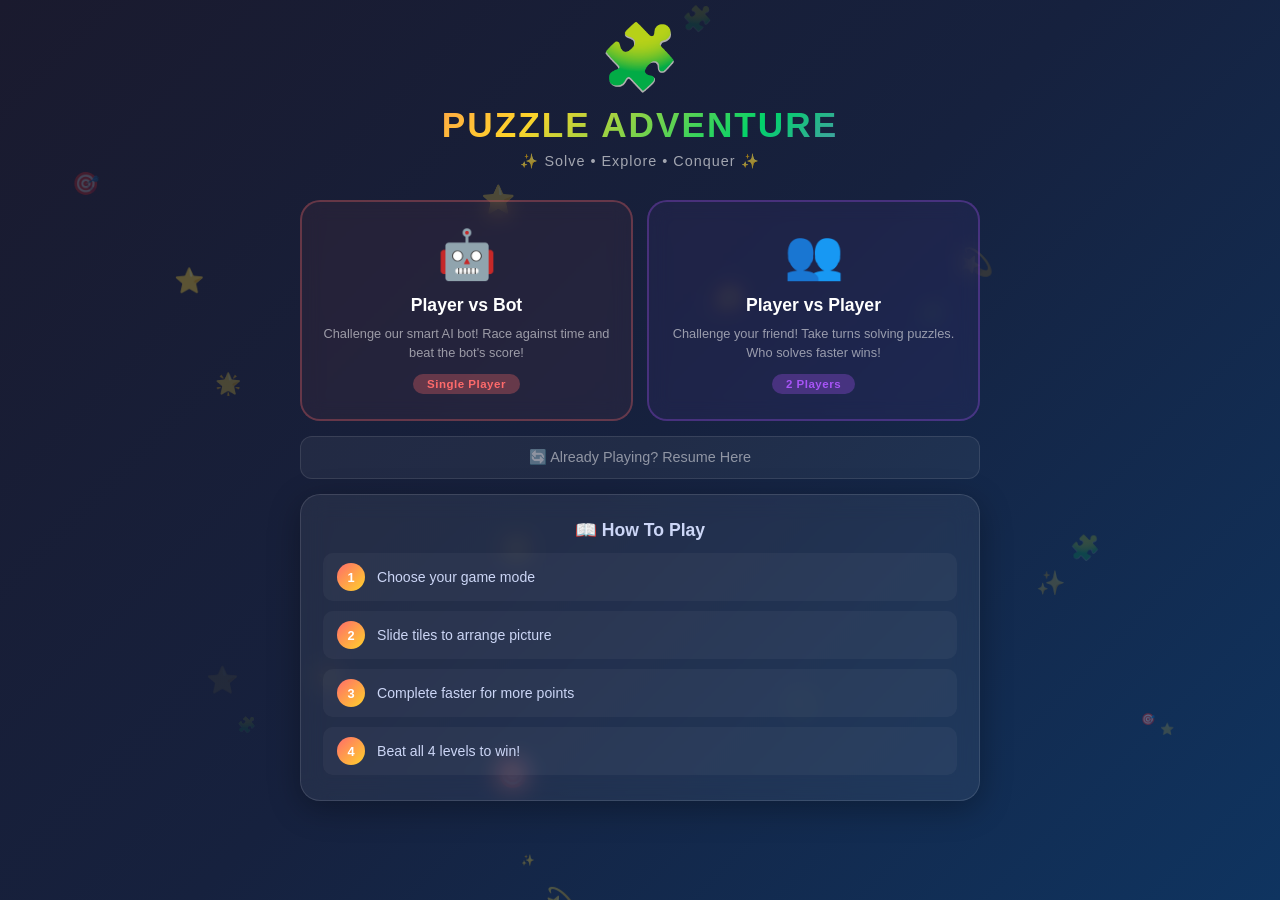
==== end.html @ 0332ecde "Add files via upload" ====
<!DOCTYPE html>
<html lang="en">
<head>
    <meta charset="UTF-8">
    <meta name="viewport" content="width=device-width, initial-scale=1.0">
    <title>Game Over - Puzzle Adventure</title>
    <link rel="stylesheet" href="style.css">
</head>
<body>
<div class="particles" id="particles"></div>
<div id="confettiContainer"></div>

<div class="container">

    <!-- WINNER BANNER -->
    <div class="winner-banner" id="winnerBanner">
        <div class="winner-trophy" id="winnerTrophy">🏆</div>
        <h1 id="winnerTitle">Adventure Complete!</h1>
        <p id="winnerSubtitle" class="subtitle"></p>
    </div>

    <!-- FINAL SCORES -->
    <div class="card final-score-card">
        <h2>📊 Final Scores</h2>

        <div class="final-players">
            <div class="final-player" id="finalP1">
                <div class="final-avatar" id="p1Avatar">👤</div>
                <div class="final-name" id="finalP1Name">
                    Player 1
                </div>
                <div class="final-score-big" id="finalP1Score">
                    0
                </div>
                <div class="final-label">Total Points</div>
                <div class="winner-crown" 
                     id="p1Crown" 
                     style="display:none;">
                    👑 WINNER!
                </div>
            </div>

            <div class="vs-divider">VS</div>

            <div class="final-player" id="finalP2">
                <div class="final-avatar" id="p2Avatar">🤖</div>
                <div class="final-name" id="finalP2Name">
                    Player 2
                </div>
                <div class="final-score-big" id="finalP2Score">
                    0
                </div>
                <div class="final-label">Total Points</div>
                <div class="winner-crown" 
                     id="p2Crown" 
                     style="display:none;">
                    👑 WINNER!
                </div>
            </div>
        </div>
    </div>

    <!-- LEVEL BREAKDOWN -->
    <div class="card">
        <h2>🗺️ Level Breakdown</h2>
        <div id="levelBreakdown">
        </div>
    </div>

    <!-- RATING -->
    <div class="card" id="ratingCard">
        <h2>⭐ Rate The Game!</h2>
        <p class="subtitle">How was your adventure?</p>

        <label>Your Rating:</label>
        <div class="star-rating" id="starRating">
            <span class="star" data-val="1">★</span>
            <span class="star" data-val="2">★</span>
            <span class="star" data-val="3">★</span>
            <span class="star" data-val="4">★</span>
            <span class="star" data-val="5">★</span>
        </div>
        <p id="starLabel" class="star-label">
            Click to rate!
        </p>

        <label for="feedbackText">💬 Comments:</label>
        <textarea id="feedbackText"
            placeholder="How was the puzzle adventure?"
            rows="3">
        </textarea>

        <button class="main-btn" onclick="submitResults()">
            📨 Save Results & Finish!
        </button>
        <p id="submitError" class="error"></p>
    </div>

</div>

<script>
// ============================================================
//   SHEET URL
// ============================================================
const SHEET_URL = "PASTE-YOUR-GOOGLE-SHEET-URL-HERE";

let starRating = 0;
let gameData   = null;

// ============================================================
//   INIT
// ============================================================
document.addEventListener('DOMContentLoaded', () => {
    gameData = JSON.parse(sessionStorage.getItem('gameData'));
    if (!gameData) {
        window.location.href = 'index.html';
        return;
    }

    createParticles();
    showFinalResults();
    setupStars();

    if (gameData.p1Score !== gameData.p2Score) {
        setTimeout(() => launchConfetti(), 500);
    }
});

// ============================================================
//   SHOW FINAL RESULTS
// ============================================================
function showFinalResults() {
    const d = gameData;

    document.getElementById('finalP1Name').textContent  = d.p1Name;
    document.getElementById('finalP2Name').textContent  = d.p2Name;
    document.getElementById('finalP1Score').textContent = d.p1Score;
    document.getElementById('finalP2Score').textContent = d.p2Score;

    // Bot avatar
    if (d.mode === 'pvb') {
        document.getElementById('p2Avatar').textContent = '🤖';
    }

    // Winner
    const title    = document.getElementById('winnerTitle');
    const subtitle = document.getElementById('winnerSubtitle');
    const trophy   = document.getElementById('winnerTrophy');

    if (d.p1Score > d.p2Score) {
        document.getElementById('p1Crown').style.display = 'block';
        document.getElementById('finalP1').classList.add('winner-player');
        title.textContent    = d.p1Name + ' Wins! 🎉';
        subtitle.textContent = 'Congratulations Champion!';
        trophy.textContent   = '🏆';
    } else if (d.p2Score > d.p1Score) {
        document.getElementById('p2Crown').style.display = 'block';
        document.getElementById('finalP2').classList.add('winner-player');
        title.textContent    = d.p2Name + ' Wins! 🎉';
        subtitle.textContent = d.mode === 'pvb'
            ? 'The Bot was too smart! Try again!'
            : 'Congratulations Champion!';
        trophy.textContent   = d.mode === 'pvb' ? '🤖' : '🏆';
    } else {
        title.textContent    = 'Perfect Draw! 🤝';
        subtitle.textContent = 'Both players are equally amazing!';
        trophy.textContent   = '🤝';
    }

    // Level breakdown
    buildLevelBreakdown(d);
}

// ============================================================
//   LEVEL BREAKDOWN
// ============================================================
function buildLevelBreakdown(d) {
    const container = document.getElementById('levelBreakdown');
    const maxLevel  = Math.max(
        d.p1Levels.length,
        d.p2Levels.length
    );

    if (maxLevel === 0) {
        container.innerHTML =
            '<p class="subtitle">No levels completed yet!</p>';
        return;
    }

    let html = '';
    for (let i = 0; i < maxLevel; i++) {
        const lvlNum  = (d.currentLevel - maxLevel + i + 1);
        const p1lvl   = d.p1Levels[i];
        const p2lvl   = d.p2Levels[i];
        const lvlData = {1:'🏛️',2:'🌲',3:'❄️',4:'🏰'};

        html += `
        <div class="level-breakdown-row">
            <div class="breakdown-level">
                ${lvlData[i+1] || '🧩'} Level ${i+1}
            </div>
            <div class="breakdown-players">
                <div class="breakdown-player p1-breakdown">
                    <span>${d.p1Name}</span>
                    ${p1lvl ? `
                        <span class="breakdown-stat">
                            ⏱️ ${formatTime(p1lvl.time)}
                        </span>
                        <span class="breakdown-stat">
                            🎮 ${p1lvl.moves} moves
                        </span>
                        <span class="breakdown-points">
                            +${p1lvl.points} pts
                        </span>
                    ` : '<span class="not-played">-</span>'}
                </div>
                <div class="breakdown-player p2-breakdown">
                    <span>${d.p2Name}</span>
                    ${p2lvl ? `
                        <span class="breakdown-stat">
                            ⏱️ ${formatTime(p2lvl.time)}
                        </span>
                        <span class="breakdown-stat">
                            🎮 ${p2lvl.moves} moves
                        </span>
                        <span class="breakdown-points">
                            +${p2lvl.points} pts
                        </span>
                    ` : '<span class="not-played">-</span>'}
                </div>
            </div>
        </div>`;
    }

    container.innerHTML = html;
}

function formatTime(s) {
    const m   = Math.floor(s / 60);
    const sec = s % 60;
    return (m < 10 ? '0' : '') + m + ':' +
           (sec < 10 ? '0' : '') + sec;
}

// ============================================================
//   STAR RATING
// ============================================================
function setupStars() {
    const stars = document.querySelectorAll('.star');
    stars.forEach(star => {
        star.addEventListener('click', () => {
            starRating = parseInt(star.getAttribute('data-val'));
            updateStars(starRating);
        });
        star.addEventListener('mouseover', () => {
            updateStars(
                parseInt(star.getAttribute('data-val')), true
            );
        });
    });
    document.getElementById('starRating')
        .addEventListener('mouseleave', () => {
            updateStars(starRating);
        });
}

function updateStars(r, h = false) {
    const labels = [
        "","😔 Poor","😐 Fair",
        "🙂 Good","😊 Great!","🤩 Amazing!"
    ];
    document.querySelectorAll('.star').forEach((s,i) => {
        i < r
            ? s.classList.add('active')
            : s.classList.remove('active');
    });
    if (r > 0) {
        document.getElementById('starLabel').textContent =
            labels[r];
    }
}

// ============================================================
//   SUBMIT TO GOOGLE SHEET
// ============================================================
function submitResults() {
    const feedback = document.getElementById('feedbackText')
                             .value.trim();
    const errEl    = document.getElementById('submitError');

    if (starRating === 0) {
        errEl.textContent = '⚠️ Please give a rating!';
        return;
    }

    errEl.textContent = '';

    const d = gameData;
    const winner =
        d.p1Score > d.p2Score ? d.p1Name :
        d.p2Score > d.p1Score ? d.p2Name : 'Draw';

    const payload = {
        type         : 'PUZZLE_GAME',
        mode         : d.mode === 'pvb'
                        ? 'Player vs Bot' : 'Player vs Player',
        player1Name  : d.p1Name,
        player2Name  : d.p2Name,
        player1Score : d.p1Score,
        player2Score : d.p2Score,
        winner       : winner,
        levelsPlayed : Math.max(
                         d.p1Levels.length,
                         d.p2Levels.length
                       ),
        difficulty   : d.difficulty || 'pvp',
        stars        : starRating,
        feedback     : feedback || 'No comment',
        date         : new Date().toLocaleString('en-IN')
    };

    const btn = document.querySelector('.main-btn');
    btn.textContent = '⏳ Saving...';
    btn.disabled    = true;

    fetch(SHEET_URL, {
        method : 'POST',
        mode   : 'no-cors',
        headers: { 'Content-Type': 'application/json' },
        body   : JSON.stringify(payload)
    })
    .then(() => showSuccess())
    .catch(() => showSuccess());

    // Clear saved game
    const saves = JSON.parse(
        localStorage.getItem('puzzleSaves') || '{}'
    );
    const key = d.mode === 'pvp'
        ? d.p1Name + '_' + d.p2Name
        : d.p1Name;
    delete saves[key.toLowerCase()];
    localStorage.setItem('puzzleSaves', JSON.stringify(saves));
}

// ============================================================
//   SHOW SUCCESS
// ============================================================
function showSuccess() {
    const d = gameData;
    document.getElementById('ratingCard').innerHTML = `
        <div style="text-align:center; padding:20px;">
            <div style="font-size:4rem; margin-bottom:15px;">
                🎉
            </div>
            <h2 style="color:#00d26a;">Results Saved!</h2>
            <p class="subtitle">Thanks for playing!</p>
            <div style="margin:20px 0; padding:15px;
                        background:rgba(255,255,255,0.05);
                        border-radius:12px;">
                <p style="color:#ffd32a; font-size:1.1rem;
                          font-weight:700; margin-bottom:10px;">
                    ${d.p1Name}: ${d.p1Score} pts
                </p>
                <p style="color:#a8b2d8; font-size:1.1rem;
                          font-weight:700;">
                    ${d.p2Name}: ${d.p2Score} pts
                </p>
            </div>
            <button class="main-btn"
                onclick="window.location.href='index.html'"
                style="margin-bottom:10px;">
                🔄 Play Again
            </button>
        </div>
    `;
    launchConfetti();
}

// ============================================================
//   PARTICLES + CONFETTI
// ============================================================
function createParticles() {
    const c = document.getElementById('particles');
    const emojis = ['🧩','⭐','✨','🏆','💫'];
    for (let i = 0; i < 20; i++) {
        const p = document.createElement('div');
        p.className = 'particle';
        p.textContent =
            emojis[Math.floor(Math.random()*emojis.length)];
        p.style.left = Math.random()*100+'vw';
        p.style.top  = Math.random()*100+'vh';
        p.style.fontSize = Math.random()*20+10+'px';
        p.style.animationDuration = Math.random()*15+8+'s';
        p.style.animationDelay    = Math.random()*5+'s';
        p.style.opacity = '0.1';
        c.appendChild(p);
    }
}

function launchConfetti() {
    const c = document.getElementById('confettiContainer');
    const colors = [
        '#FF6B6B','#FFD32A','#00D26A',
        '#A855F7','#00CEC9','#FD79A8'
    ];
    for (let i = 0; i < 100; i++) {
        const p = document.createElement('div');
        p.className = 'confetti-piece';
        p.style.left = Math.random()*100+'vw';
        p.style.background =
            colors[Math.floor(Math.random()*colors.length)];
        p.style.width  = Math.random()*12+6+'px';
        p.style.height = p.style.width;
        p.style.animationDelay    = Math.random()*0.5+'s';
        p.style.animationDuration = Math.random()*2+1.5+'s';
        p.style.borderRadius = Math.random()>0.5?'50%':'0';
        c.appendChild(p);
        setTimeout(() => p.remove(), 3000);
    }
}
</script>
</body>
</html>
---- style.css ----
/* ===========================
   BASE
=========================== */
* { margin:0; padding:0; box-sizing:border-box; }

body {
    font-family: 'Segoe UI', Tahoma, Geneva, Verdana, sans-serif;
    background: linear-gradient(135deg, #1a1a2e, #16213e, #0f3460);
    min-height: 100vh;
    display: flex;
    justify-content: center;
    padding: 20px 15px 60px;
    color: white;
    overflow-x: hidden;
    transition: background 1s ease;
}

/* ===========================
   PARTICLES
=========================== */
.particles {
    position: fixed;
    top:0; left:0;
    width:100%; height:100%;
    pointer-events: none;
    z-index: 0;
}

.particle {
    position: absolute;
    animation: floatUp linear infinite;
    user-select: none;
}

@keyframes floatUp {
    0%   { transform:translateY(0) rotate(0deg);    opacity:0.1; }
    50%  { opacity:0.2; }
    100% { transform:translateY(-100vh) rotate(360deg); opacity:0; }
}

/* ===========================
   CONTAINER
=========================== */
.container {
    max-width: 680px;
    width: 100%;
    position: relative;
    z-index: 1;
}

/* ===========================
   HEADER
=========================== */
.header {
    text-align: center;
    margin-bottom: 30px;
    animation: slideDown 0.8s ease;
}

.game-logo {
    font-size: 4rem;
    margin-bottom: 10px;
    animation: logoBounce 2s ease infinite alternate;
    display: block;
}

@keyframes logoBounce {
    from { transform: scale(1) rotate(-5deg); }
    to   { transform: scale(1.1) rotate(5deg); }
}

h1 {
    font-size: 2.2rem;
    background: linear-gradient(
        135deg, #FF6B6B, #FFD32A, #00D26A, #A855F7
    );
    -webkit-background-clip: text;
    -webkit-text-fill-color: transparent;
    background-clip: text;
    margin-bottom: 8px;
    letter-spacing: 2px;
}

h2 {
    font-size: 1.4rem;
    color: #FFD32A;
    margin-bottom: 12px;
    text-align: center;
}

h3 { font-size:1.1rem; color:#ccd6f6; margin-bottom:12px; }

.tagline {
    color: rgba(255,255,255,0.6);
    font-size: 0.9rem;
    letter-spacing: 1px;
}

@keyframes slideDown {
    from { opacity:0; transform:translateY(-30px); }
    to   { opacity:1; transform:translateY(0); }
}

/* ===========================
   CARDS
=========================== */
.card {
    background: rgba(255,255,255,0.06);
    border: 1px solid rgba(255,255,255,0.12);
    border-radius: 20px;
    padding: 25px 22px;
    margin-bottom: 18px;
    backdrop-filter: blur(12px);
    box-shadow: 0 8px 32px rgba(0,0,0,0.3);
    animation: fadeIn 0.5s ease;
}

@keyframes fadeIn {
    from { opacity:0; transform:translateY(12px); }
    to   { opacity:1; transform:translateY(0); }
}

.subtitle {
    color: #a8b2d8;
    text-align: center;
    font-size: 0.88rem;
    margin-bottom: 15px;
}

/* ===========================
   MODE CARDS
=========================== */
.mode-cards {
    display: flex;
    gap: 14px;
    margin-bottom: 15px;
}

.mode-card {
    flex: 1;
    background: rgba(255,255,255,0.06);
    border: 2px solid transparent;
    border-radius: 20px;
    padding: 25px 18px;
    text-align: center;
    cursor: pointer;
    transition: all 0.3s cubic-bezier(0.34,1.56,0.64,1);
    backdrop-filter: blur(10px);
}

.pvb-card {
    border-color: rgba(255,107,107,0.3);
    background: rgba(255,107,107,0.06);
}

.pvp-card {
    border-color: rgba(168,85,247,0.3);
    background: rgba(168,85,247,0.06);
}

.pvb-card:hover {
    border-color: #FF6B6B;
    background: rgba(255,107,107,0.15);
    transform: translateY(-8px) scale(1.02);
    box-shadow: 0 20px 40px rgba(255,107,107,0.3);
}

.pvp-card:hover {
    border-color: #A855F7;
    background: rgba(168,85,247,0.15);
    transform: translateY(-8px) scale(1.02);
    box-shadow: 0 20px 40px rgba(168,85,247,0.3);
}

.mode-icon {
    font-size: 3rem;
    margin-bottom: 12px;
    display: block;
    animation: modeIconBounce 2s ease infinite alternate;
}

@keyframes modeIconBounce {
    from { transform: translateY(0); }
    to   { transform: translateY(-5px); }
}

.mode-card h2 {
    font-size: 1.1rem;
    color: white;
    margin-bottom: 8px;
}

.mode-card p {
    font-size: 0.8rem;
    color: rgba(255,255,255,0.55);
    line-height: 1.5;
    margin-bottom: 12px;
}

.mode-badge {
    display: inline-block;
    padding: 4px 14px;
    border-radius: 20px;
    font-size: 0.72rem;
    font-weight: 700;
    letter-spacing: 0.5px;
}

.pvb-card .mode-badge {
    background: rgba(255,107,107,0.3);
    color: #FF6B6B;
}

.pvp-card .mode-badge {
    background: rgba(168,85,247,0.3);
    color: #A855F7;
}

/* ===========================
   RESUME + SHOW BUTTON
=========================== */
.resume-card {
    border-color: rgba(255,211,42,0.3);
    background: rgba(255,211,42,0.05);
}

.show-resume-btn {
    width: 100%;
    padding: 12px;
    background: rgba(255,255,255,0.05);
    color: rgba(255,255,255,0.5);
    border: 1px solid rgba(255,255,255,0.1);
    border-radius: 12px;
    font-size: 0.9rem;
    cursor: pointer;
    transition: all 0.25s;
    margin-bottom: 15px;
}

.show-resume-btn:hover {
    background: rgba(255,255,255,0.1);
    color: white;
}

.resume-btn {
    width: 100%;
    padding: 13px;
    margin-top: 12px;
    background: linear-gradient(135deg, #FFD32A, #F39C12);
    color: #1a1a2e;
    border: none;
    border-radius: 12px;
    font-size: 1rem;
    font-weight: 800;
    cursor: pointer;
    transition: transform 0.2s, box-shadow 0.2s;
}

.resume-btn:hover {
    transform: translateY(-2px);
    box-shadow: 0 8px 20px rgba(255,211,42,0.4);
}

/* ===========================
   HOW TO PLAY
=========================== */
.how-to-card { text-align:center; }

.how-steps {
    display: flex;
    flex-direction: column;
    gap: 10px;
    margin-top: 12px;
}

.how-step {
    display: flex;
    align-items: center;
    gap: 12px;
    text-align: left;
    background: rgba(255,255,255,0.04);
    padding: 10px 14px;
    border-radius: 10px;
    font-size: 0.88rem;
    color: #ccd6f6;
}

.step-num {
    width: 28px;
    height: 28px;
    border-radius: 50%;
    background: linear-gradient(135deg, #FF6B6B, #FFD32A);
    display: flex;
    align-items: center;
    justify-content: center;
    font-weight: 900;
    font-size: 0.8rem;
    color: white;
    flex-shrink: 0;
}

/* ===========================
   DIFFICULTY CARDS
=========================== */
.difficulty-cards {
    display: flex;
    gap: 10px;
    margin-top: 5px;
}

.diff-card {
    flex: 1;
    padding: 12px 8px;
    background: rgba(255,255,255,0.05);
    border: 2px solid rgba(255,255,255,0.1);
    border-radius: 12px;
    text-align: center;
    cursor: pointer;
    display: flex;
    flex-direction: column;
    gap: 5px;
    font-size: 0.85rem;
    color: rgba(255,255,255,0.6);
    transition: all 0.2s;
}

.diff-card span:first-child { font-size: 1.4rem; }

.diff-card:hover,
.diff-card.selected {
    border-color: #FFD32A;
    background: rgba(255,211,42,0.1);
    color: #FFD32A;
}

/* ===========================
   LABELS + INPUTS
=========================== */
label {
    display: block;
    color: #ccd6f6;
    font-weight: 600;
    font-size: 0.9rem;
    margin-top: 16px;
    margin-bottom: 7px;
}

input[type="text"],
select, textarea {
    width: 100%;
    padding: 12px 16px;
    background: rgba(255,255,255,0.07);
    border: 2px solid rgba(255,255,255,0.12);
    border-radius: 10px;
    color: white;
    font-size: 0.95rem;
    font-family: inherit;
    outline: none;
    transition: border-color 0.3s;
}

input:focus, select:focus, textarea:focus {
    border-color: #FF6B6B;
}

select option { background: #1a1a2e; }
textarea { resize:vertical; min-height:80px; }

/* ===========================
   BUTTONS
=========================== */
.main-btn {
    display: block;
    width: 100%;
    padding: 14px;
    margin-top: 20px;
    background: linear-gradient(135deg, #FF6B6B, #ee5a24);
    color: white;
    border: none;
    border-radius: 12px;
    font-size: 1.05rem;
    font-weight: 700;
    cursor: pointer;
    transition: transform 0.2s, box-shadow 0.2s;
}

.main-btn:hover {
    transform: translateY(-3px);
    box-shadow: 0 10px 25px rgba(255,107,107,0.45);
}

.main-btn:disabled {
    background: #444;
    cursor: not-allowed;
    transform: none;
}

.back-btn {
    padding: 8px 14px;
    background: rgba(255,255,255,0.08);
    color: rgba(255,255,255,0.7);
    border: 1px solid rgba(255,255,255,0.15);
    border-radius: 10px;
    font-size: 0.88rem;
    cursor: pointer;
    margin-bottom: 15px;
    transition: background 0.2s;
}

.back-btn:hover { background: rgba(255,255,255,0.15); }

.next-level-btn {
    width: 100%;
    padding: 12px;
    margin-top: 10px;
    background: linear-gradient(135deg, #00D26A, #00B894);
    color: white;
    border: none;
    border-radius: 12px;
    font-size: 0.95rem;
    font-weight: 700;
    cursor: pointer;
    transition: transform 0.2s;
}

.next-level-btn:hover { transform: translateY(-2px); }

.replay-btn {
    width: 100%;
    padding: 12px;
    margin-top: 10px;
    background: rgba(255,255,255,0.08);
    color: rgba(255,255,255,0.7);
    border: 1px solid rgba(255,255,255,0.15);
    border-radius: 12px;
    font-size: 0.95rem;
    font-weight: 600;
    cursor: pointer;
    transition: background 0.2s;
}

.replay-btn:hover { background: rgba(255,255,255,0.15); }

.back-game-btn {
    width: 100%;
    padding: 12px;
    margin-top: 10px;
    background: rgba(255,255,255,0.06);
    color: rgba(255,255,255,0.6);
    border: 1px solid rgba(255,255,255,0.1);
    border-radius: 12px;
    font-size: 0.95rem;
    cursor: pointer;
    transition: background 0.2s;
}

.back-game-btn:hover { background: rgba(255,255,255,0.12); }

/* ===========================
   ERROR
=========================== */
.error {
    color: #ff4757;
    font-size: 0.85rem;
    margin-top: 8px;
    text-align: center;
    min-height: 20px;
}

/* ===========================
   GAME TOP BAR
=========================== */
.game-top-bar {
    display: flex;
    justify-content: space-between;
    align-items: center;
    padding: 10px 14px;
    background: rgba(255,255,255,0.06);
    border-radius: 14px;
    border: 1px solid rgba(255,255,255,0.1);
    margin-bottom: 12px;
}

.top-left {
    display: flex;
    align-items: center;
    gap: 10px;
}

.level-badge {
    background: linear-gradient(135deg, #FF6B6B, #FFD32A);
    padding: 4px 12px;
    border-radius: 20px;
    font-size: 0.8rem;
    font-weight: 800;
    color: white;
}

.top-center {
    color: #FFD32A;
    font-weight: 800;
    font-size: 0.88rem;
}

.timer-box {
    color: #00D26A;
    font-weight: 800;
    font-size: 0.9rem;
    background: rgba(0,210,106,0.1);
    padding: 5px 12px;
    border-radius: 10px;
    border: 1px solid rgba(0,210,106,0.3);
}

/* ===========================
   SCORE BAR
=========================== */
.score-bar {
    display: flex;
    align-items: center;
    gap: 10px;
    margin-bottom: 15px;
}

.player-score-display {
    flex: 1;
    padding: 12px;
    border-radius: 14px;
    text-align: center;
    display: flex;
    flex-direction: column;
    gap: 4px;
    font-size: 0.82rem;
    font-weight: 700;
}

.p1-display {
    background: rgba(255,107,107,0.1);
    border: 1px solid rgba(255,107,107,0.3);
    color: #FF6B6B;
}

.p2-display {
    background: rgba(168,85,247,0.1);
    border: 1px solid rgba(168,85,247,0.3);
    color: #A855F7;
}

.score-val {
    font-size: 1.8rem;
    font-weight: 900;
    display: block;
    transition: transform 0.3s;
}

.vs-badge {
    background: linear-gradient(135deg, #FF6B6B, #A855F7);
    width: 38px;
    height: 38px;
    border-radius: 50%;
    display: flex;
    align-items: center;
    justify-content: center;
    font-weight: 900;
    font-size: 0.78rem;
    flex-shrink: 0;
}

/* ===========================
   STORY CARD
=========================== */
.story-card {
    background: rgba(255,255,255,0.06);
    border: 1px solid rgba(255,255,255,0.12);
    border-radius: 20px;
    padding: 30px 24px;
    text-align: center;
    margin-bottom: 15px;
    animation: fadeIn 0.6s ease;
}

.story-icon {
    font-size: 4rem;
    display: block;
    margin-bottom: 15px;
    animation: storyIconFloat 3s ease infinite alternate;
}

@keyframes storyIconFloat {
    from { transform: translateY(0) rotate(-5deg); }
    to   { transform: translateY(-10px) rotate(5deg); }
}

.story-card h3 {
    font-size: 1.5rem;
    color: #FFD32A;
    margin-bottom: 12px;
    text-align: center;
}

.story-card p {
    color: rgba(255,255,255,0.7);
    line-height: 1.7;
    margin-bottom: 5px;
    font-size: 0.93rem;
}

/* ===========================
   CURRENT PLAYER BANNER
=========================== */
.current-player-banner {
    text-align: center;
    padding: 10px;
    background: linear-gradient(
        135deg,
        rgba(255,107,107,0.15),
        rgba(255,211,42,0.15)
    );
    border: 1px solid rgba(255,211,42,0.3);
    border-radius: 12px;
    color: #FFD32A;
    font-weight: 800;
    font-size: 0.95rem;
    margin-bottom: 12px;
    animation: bannerPulse 2s ease infinite alternate;
}

@keyframes bannerPulse {
    from { box-shadow: 0 0 10px rgba(255,211,42,0.2); }
    to   { box-shadow: 0 0 25px rgba(255,211,42,0.5); }
}

/* ===========================
   HINT BAR
=========================== */
.hint-bar {
    display: flex;
    align-items: center;
    gap: 10px;
    margin-bottom: 12px;
}

.hint-btn {
    flex: 1;
    padding: 9px 12px;
    background: rgba(255,211,42,0.15);
    border: 1px solid rgba(255,211,42,0.3);
    color: #FFD32A;
    border-radius: 10px;
    font-size: 0.82rem;
    font-weight: 700;
    cursor: pointer;
    transition: background 0.2s;
}

.hint-btn:hover:not(:disabled) {
    background: rgba(255,211,42,0.25);
}

.hint-btn:disabled {
    opacity: 0.4;
    cursor: not-allowed;
}

.moves-display {
    color: #a8b2d8;
    font-size: 0.82rem;
    font-weight: 600;
    white-space: nowrap;
}

.preview-btn {
    flex: 1;
    padding: 9px 12px;
    background: rgba(0,210,106,0.15);
    border: 1px solid rgba(0,210,106,0.3);
    color: #00D26A;
    border-radius: 10px;
    font-size: 0.82rem;
    font-weight: 700;
    cursor: pointer;
    transition: background 0.2s;
    user-select: none;
}

.preview-btn:hover { background: rgba(0,210,106,0.25); }

/* ===========================
   PUZZLE WRAPPER + GRID
=========================== */
.puzzle-wrapper {
    position: relative;
    margin-bottom: 12px;
}

.puzzle-grid {
    display: grid;
    gap: 5px;
    background: rgba(255,255,255,0.04);
    padding: 12px;
    border-radius: 16px;
    border: 1px solid rgba(255,255,255,0.08);
}

.tile {
    aspect-ratio: 1;
    border-radius: 10px;
    display: flex;
    align-items: center;
    justify-content: center;
    font-weight: 900;
    color: white;
    cursor: pointer;
    transition: transform 0.15s ease, box-shadow 0.15s;
    text-shadow: 0 2px 4px rgba(0,0,0,0.4);
    border: 2px solid rgba(255,255,255,0.2);
    user-select: none;
    box-shadow: 0 4px 12px rgba(0,0,0,0.3);
}

.tile:hover:not(.empty-tile) {
    transform: scale(0.95);
    box-shadow: 0 6px 20px rgba(0,0,0,0.4);
    border-color: rgba(255,255,255,0.5);
}

.tile:active:not(.empty-tile) {
    transform: scale(0.9);
}

.empty-tile {
    background: rgba(255,255,255,0.04) !important;
    border: 2px dashed rgba(255,255,255,0.1) !important;
    cursor: default !important;
    box-shadow: none !important;
}

/* ===========================
   PREVIEW OVERLAY
=========================== */
.preview-overlay {
    position: absolute;
    top: 0; left: 0;
    width: 100%; height: 100%;
    background: rgba(0,0,0,0.92);
    border-radius: 16px;
    display: none;
    flex-direction: column;
    align-items: center;
    justify-content: center;
    z-index: 10;
    padding: 15px;
    backdrop-filter: blur(5px);
}

.preview-overlay.show {
    display: flex;
    animation: fadeIn 0.2s ease;
}

.preview-grid {
    display: grid;
    gap: 3px;
    max-width: 100%;
}

.preview-tile {
    aspect-ratio: 1;
    border-radius: 6px;
    display: flex;
    align-items: center;
    justify-content: center;
    font-weight: 800;
    color: white;
    font-size: 0.75rem;
    opacity: 0.9;
}

/* ===========================
   PUZZLE PROGRESS
=========================== */
.puzzle-progress { margin-bottom: 12px; }

.progress-bar-container {
    background: rgba(255,255,255,0.08);
    border-radius: 50px;
    height: 8px;
    overflow: hidden;
    margin-bottom: 4px;
}

.progress-bar {
    height: 100%;
    background: linear-gradient(90deg, #FF6B6B, #FFD32A, #00D26A);
    border-radius: 50px;
    width: 0%;
    transition: width 0.3s ease;
}

.progress-text {
    color: rgba(255,255,255,0.4);
    font-size: 0.75rem;
    text-align: right;
}

/* ===========================
   POPUP
=========================== */
.popup-overlay {
    position: fixed;
    top:0; left:0;
    width:100%; height:100%;
    background: rgba(0,0,0,0.75);
    backdrop-filter: blur(8px);
    display: flex;
    align-items: center;
    justify-content: center;
    z-index: 100;
    opacity: 0;
    pointer-events: none;
    transition: opacity 0.4s;
}

.popup-overlay.show {
    opacity: 1;
    pointer-events: all;
}

.popup-card {
    background: linear-gradient(135deg, #1a1a2e, #16213e);
    border: 1px solid rgba(255,255,255,0.15);
    border-radius: 24px;
    padding: 35px 28px;
    max-width: 380px;
    width: 90%;
    text-align: center;
    transform: scale(0.7) translateY(30px);
    transition: transform 0.4s cubic-bezier(0.34,1.56,0.64,1);
    box-shadow: 0 25px 60px rgba(0,0,0,0.5);
}

.popup-overlay.show .popup-card {
    transform: scale(1) translateY(0);
}

.popup-icon {
    font-size: 3.5rem;
    margin-bottom: 12px;
    display: block;
    animation: popupIconBounce 1s ease infinite alternate;
}

@keyframes popupIconBounce {
    from { transform: scale(1); }
    to   { transform: scale(1.15) rotate(5deg); }
}

.popup-stats {
    display: flex;
    gap: 10px;
    margin: 18px 0;
}

.popup-stat {
    flex: 1;
    background: rgba(255,255,255,0.06);
    border-radius: 12px;
    padding: 12px 8px;
    display: flex;
    flex-direction: column;
    gap: 5px;
    font-size: 0.78rem;
    color: rgba(255,255,255,0.6);
}

.popup-stat span:last-child {
    font-size: 1.1rem;
    font-weight: 900;
    color: #FFD32A;
}

/* ===========================
   END PAGE
=========================== */
.winner-banner {
    text-align: center;
    margin-bottom: 25px;
    animation: slideDown 0.8s ease;
}

.winner-trophy {
    font-size: 5rem;
    display: block;
    margin-bottom: 12px;
    animation: trophyFloat 2s ease infinite alternate;
}

@keyframes trophyFloat {
    from { transform: translateY(0) rotate(-5deg) scale(1); }
    to   { transform: translateY(-10px) rotate(5deg) scale(1.1); }
}

@keyframes slideDown {
    from { opacity:0; transform:translateY(-30px); }
    to   { opacity:1; transform:translateY(0); }
}

.final-score-card { text-align: center; }

.final-players {
    display: flex;
    align-items: center;
    gap: 15px;
    margin-top: 15px;
}

.final-player {
    flex: 1;
    background: rgba(255,255,255,0.05);
    border: 1px solid rgba(255,255,255,0.1);
    border-radius: 16px;
    padding: 20px 14px;
    display: flex;
    flex-direction: column;
    align-items: center;
    gap: 6px;
    transition: all 0.3s;
}

.winner-player {
    background: rgba(255,211,42,0.1) !important;
    border-color: rgba(255,211,42,0.4) !important;
    box-shadow: 0 0 30px rgba(255,211,42,0.2) !important;
}

.final-avatar { font-size: 2.5rem; }

.final-name {
    font-size: 0.88rem;
    font-weight: 700;
    color: #ccd6f6;
}

.final-score-big {
    font-size: 2.8rem;
    font-weight: 900;
    color: #FFD32A;
    line-height: 1;
}

.final-label {
    font-size: 0.7rem;
    color: rgba(255,255,255,0.4);
}

.winner-crown {
    background: linear-gradient(135deg, #FFD32A, #F39C12);
    color: #1a1a2e;
    padding: 4px 12px;
    border-radius: 20px;
    font-size: 0.78rem;
    font-weight: 900;
    margin-top: 5px;
}

.vs-divider {
    background: linear-gradient(135deg, #FF6B6B, #A855F7);
    width: 38px;
    height: 38px;
    border-radius: 50%;
    display: flex;
    align-items: center;
    justify-content: center;
    font-weight: 900;
    font-size: 0.78rem;
    flex-shrink: 0;
}

/* ===========================
   LEVEL BREAKDOWN
=========================== */
.level-breakdown-row {
    background: rgba(255,255,255,0.04);
    border-radius: 12px;
    padding: 14px;
    margin-bottom: 10px;
    border: 1px solid rgba(255,255,255,0.07);
}

.breakdown-level {
    font-weight: 800;
    color: #FFD32A;
    margin-bottom: 10px;
    font-size: 0.9rem;
}

.breakdown-players {
    display: flex;
    gap: 10px;
}

.breakdown-player {
    flex: 1;
    padding: 10px;
    border-radius: 10px;
    display: flex;
    flex-direction: column;
    gap: 4px;
    font-size: 0.78rem;
}

.p1-breakdown {
    background: rgba(255,107,107,0.08);
    border: 1px solid rgba(255,107,107,0.2);
    color: #FF6B6B;
}

.p2-breakdown {
    background: rgba(168,85,247,0.08);
    border: 1px solid rgba(168,85,247,0.2);
    color: #A855F7;
}

.breakdown-stat { color: rgba(255,255,255,0.55); }

.breakdown-points {
    color: #00D26A;
    font-weight: 800;
}

.not-played {
    color: rgba(255,255,255,0.3);
    font-style: italic;
}

/* ===========================
   STAR RATING
=========================== */
.star-rating {
    display: flex;
    gap: 8px;
    font-size: 2.2rem;
    margin-top: 5px;
    cursor: pointer;
}

.star {
    color: rgba(255,255,255,0.2);
    transition: color 0.2s, transform 0.2s;
    user-select: none;
}

.star:hover, .star.active {
    color: #FFD32A;
    transform: scale(1.2);
}

.star-label {
    color: #a8b2d8;
    font-size: 0.85rem;
    margin-top: 5px;
    min-height: 20px;
}

/* ===========================
   CONFETTI
=========================== */
#confettiContainer {
    position: fixed;
    top:0; left:0;
    width:100%; height:100%;
    pointer-events: none;
    z-index: 999;
}

.confetti-piece {
    position: absolute;
    top: -20px;
    animation: confettiFall linear forwards;
}

@keyframes confettiFall {
    0%   { transform:translateY(0) rotate(0deg);      opacity:1; }
    100% { transform:translateY(105vh) rotate(720deg); opacity:0; }
}

/* ===========================
   RESPONSIVE
=========================== */
@media (max-width:500px) {
    h1              { font-size:1.6rem; }
    .mode-cards     { flex-direction:column; }
    .final-players  { flex-direction:column; }
    .puzzle-grid    { gap:3px; padding:8px; }
    .tile           { border-radius:7px; }
    .stats-grid     { grid-template-columns:repeat(2,1fr); }
    .score-val      { font-size:1.5rem; }
}
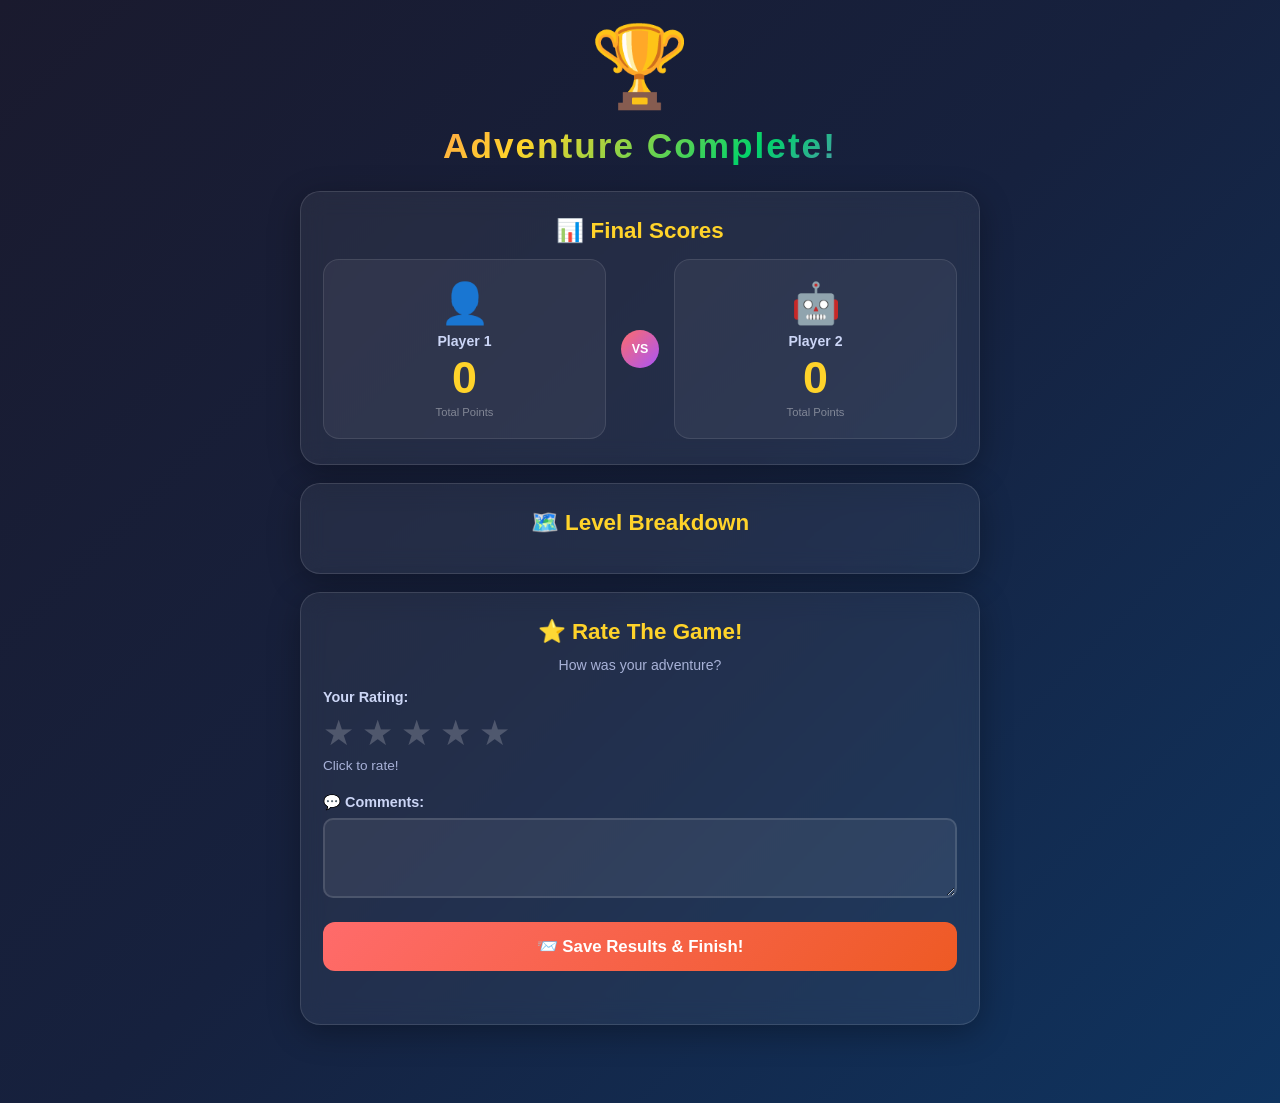
==== commit 91360e3f: "Best" ====
--- a/end.html
+++ b/end.html
@@ -102,7 +102,8 @@
 // ============================================================
 //   SHEET URL
 // ============================================================
-const SHEET_URL = "PASTE-YOUR-GOOGLE-SHEET-URL-HERE";
+const SHEET_URL = https://script.google.com/macros/s/AKfycbzwFICTI8CiKOOlvqJAeEvk1Gp3MFq5BvrIjGw-C6hg5pjbkV14rwO7rm0NwJfWnPuh/exec
+;
 
 let starRating = 0;
 let gameData   = null;
@@ -421,4 +422,4 @@
 }
 </script>
 </body>
-</html>+</html>
